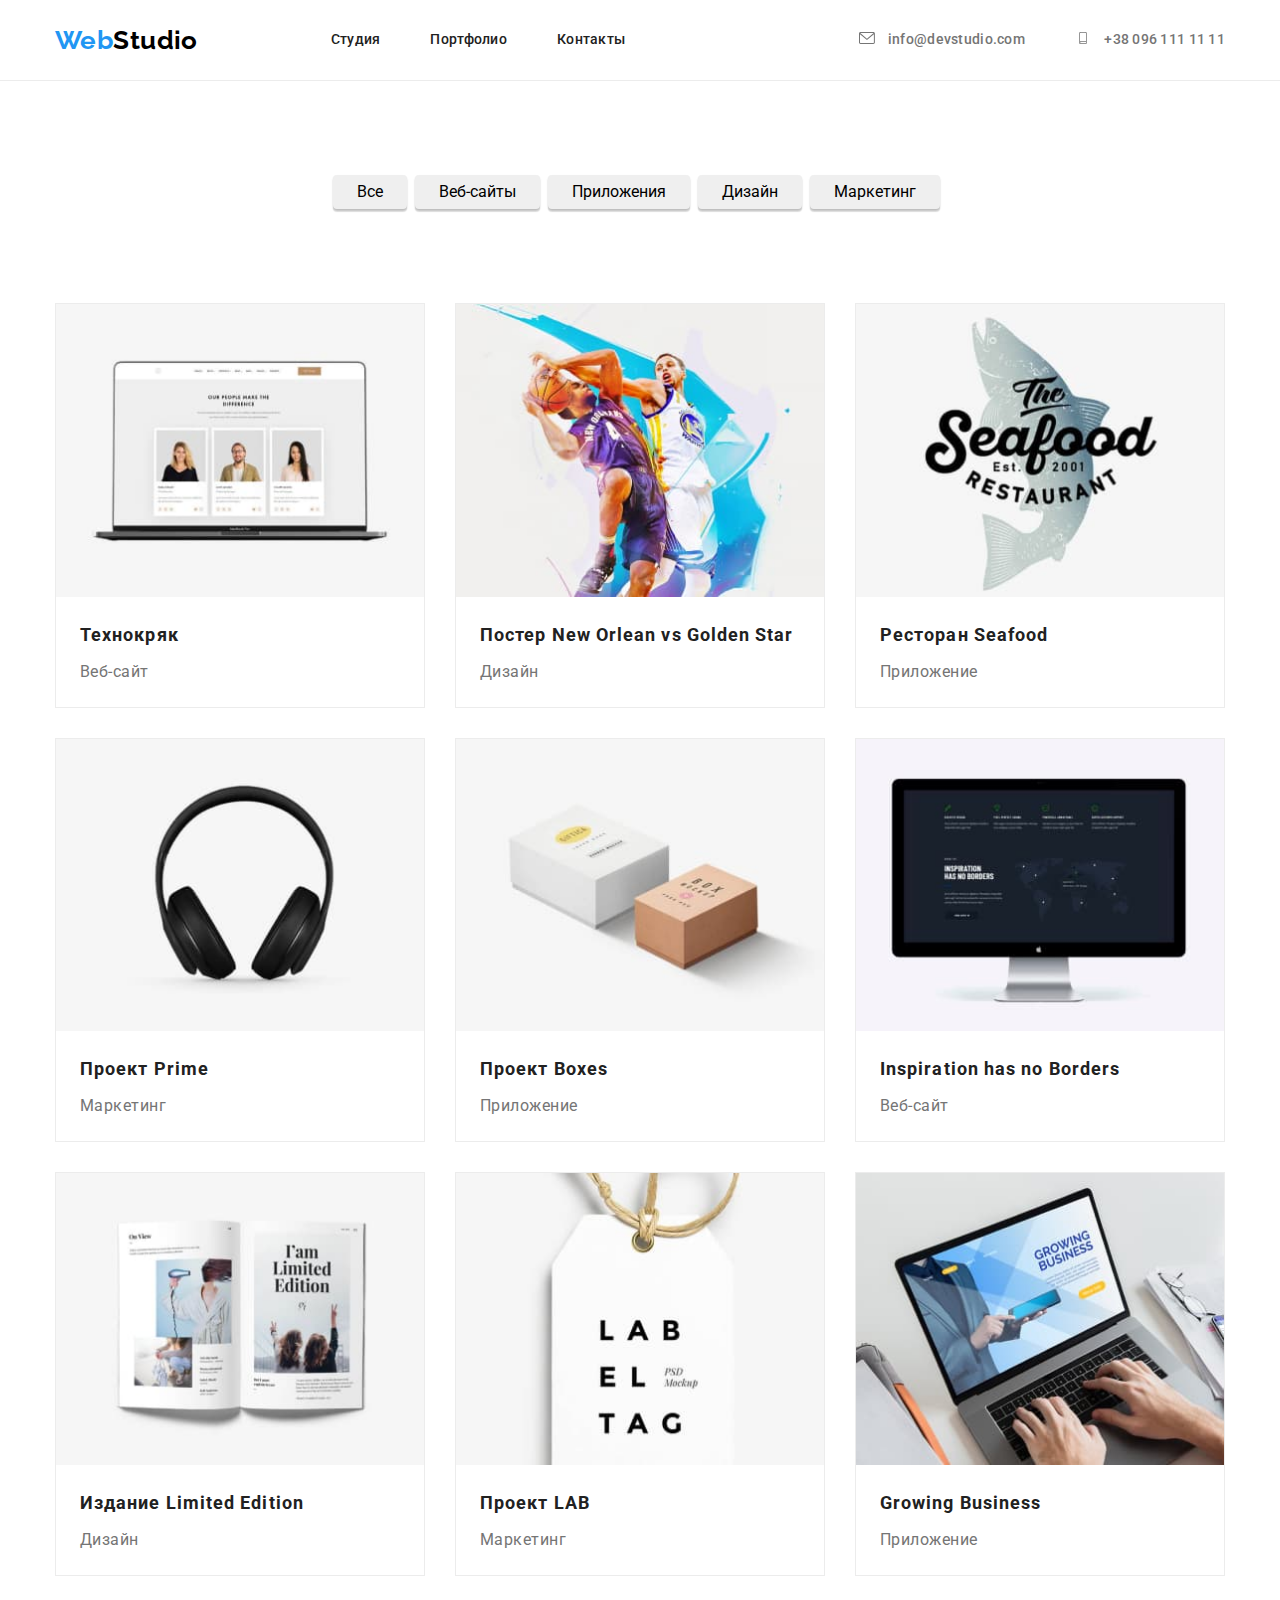
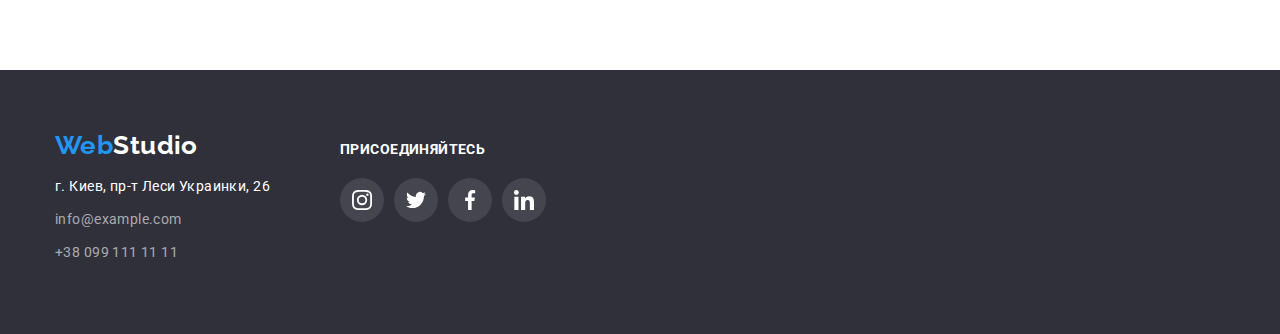
==== portfolio.html @ 5a2474ef "Копия ДЗ/05" ====
<!DOCTYPE html>
<html lang="ru">
<head>
    <meta charset="UTF-8">
    <meta http-equiv="X-UA-Compatible" content="IE=edge">
    <meta name="viewport" content="width=device-width, initial-scale=1.0">
    <title>Портфолио</title>
        <link href="https://fonts.googleapis.com/css2?family=Raleway:wght@700&family=Roboto:wght@400;500;700;900&display=swap" rel="stylesheet"/>
        <link rel="stylesheet" href="https://cdnjs.cloudflare.com/ajax/libs/modern-normalize/1.1.0/modern-normalize.min.css"/>
        <link rel="stylesheet" href="./css/styles.css"/>
</head>

<body>

    <!-- Шапка сайта -->
    <header class="page-header">
        <div class="container navigation">
        <nav class="navigation">
            <a class="logo-header" href="./index.html" lang="en"><span class="web">Web</span>Studio</a>
            <ul class="site-nav list">
                <li class="nav-item"><a class="nav-link" href="./index.html">Студия</a></li>
                <li class="nav-item"><a class="nav-link" href="./portfolio.html">Портфолио</a></li>
                <li class="nav-item"><a class="nav-link" href="">Контакты</a></li>
            </ul>
        </nav>

        <ul class="contacts">
            <li class="item">
                <a class="link" href="mailto:info@devstudio.com">
                   <svg class="link-icon" width="16" height="12">
                        <use href="./images/sprite.svg#envelope"></use>
                   </svg>
                    info@devstudio.com</a>
            </li>

            <li class="item">
                <a class="link" href="tel:+380961111111">
                   <svg class="link-icon" width="16" height="12">
                        <use href="./images/sprite.svg#smartphone"></use>
                   </svg>
                    +38 096 111 11 11</a>
            </li>
        </ul>
        </div>
    </header>

    <!-- Портфолио -->
    <main>
        <div class="container">
        <!-- Фильтр -->
        <form class="filter ">
        <button class="btn" type="button">Все</button>
        <button class="btn" type="button">Веб-сайты</button>
        <button class="btn" type="button">Приложения</button>
        <button class="btn" type="button">Дизайн</button>
        <button class="btn" type="button">Маркетинг</button>
        </form>

        <!-- Контент страницы Портфолио -->
        <section class="section">
            <h1 class="hide">Контент страницы Портфолио</h1>
            <!-- скрыть -->
            <ul class="card-set">
                <li class="card-item">
                    <div class="card">
                    <a class="portfolio-card" href="">
                        <img src="./images/portfolio1.jpg" alt="на компьютере открытый сайт Технокряк"
                        width="370" height="294"/>
                        <div class="portfolio-overlay">
                            <p class="overlay-text">Технокряк это современная площадка распространения коронавируса. Компании используют эту
                                платформу для цифрового шпионажа и атак на защищённые сервера конкурентов.</p>
                        </div>
                    </a>
                    </div>
                    <div class="card-content">
                    <h2 class="portfolio-title">Технокряк</h2>
                    <p class="portfolio-text">Веб-сайт</p>
                    </div>
                    
                </li>

                <li class="card-item">
                    <div class="card">
                    <a class="portfolio-card" href="">
                        <img src="./images/portfolio2.jpg" alt="постер с баскетболистами двух команд" 
                        width="370" height="294"/>
                        <div class="portfolio-overlay">
                            <p class="overlay-text">Технокряк это современная площадка распространения коронавируса. Компании используют эту
                                платформу для цифрового шпионажа и атак на защищённые сервера конкурентов.</p>
                        </div>
                    </a>
                    </div>
                    <div class="card-content">
                    <h2 class="portfolio-title">Постер <span lang="en">New Orlean vs Golden Star</span></h2>
                    <p class="portfolio-text">Дизайн</p>
                    </div>
                </li>

                <li class="card-item">
                    <div class="card">
                    <a class="portfolio-card" href="">
                        <img src="./images/portfolio3.jpg" alt="логотип ресторану Морепродукты"
                        width="370" height="294"/>
                        <div class="portfolio-overlay">
                            <p class="overlay-text">Технокряк это современная площадка распространения коронавируса. Компании используют эту
                                платформу для цифрового шпионажа и атак на защищённые сервера конкурентов.</p>
                        </div>
                    </a>
                    </div>
                    <div class="card-content">
                    <h2 class="portfolio-title">Ресторан <span lang="en">Seafood</span></h2>
                    <p class="portfolio-text">Приложение</p>
                    </div>
                </li>

                <li class="card-item">
                    <div class="card">
                    <a class="portfolio-card" href="">
                        <img src="./images/portfolio4.jpg" alt="беспроводные наушники чёрного цвета" 
                        width="370" height="294"/>
                        <div class="portfolio-overlay">
                            <p class="overlay-text">Технокряк это современная площадка распространения коронавируса. Компании используют эту
                                платформу для цифрового шпионажа и атак на защищённые сервера конкурентов.</p>
                        </div>
                    </a>
                    </div>
                    <div class="card-content">
                    <h2 class="portfolio-title">Проект <span lang="en">Prime</span></h2>
                    <p class="portfolio-text">Маркетинг</p>
                    </div>
                </li>

                <li class="card-item">
                    <div class="card">
                    <a class="portfolio-card" href="">
                        <img src="./images/portfolio5.jpg" alt="две коробочки"
                        width="370" height="294"/>
                        <div class="portfolio-overlay">
                            <p class="overlay-text">Технокряк это современная площадка распространения коронавируса. Компании используют эту
                                платформу для цифрового шпионажа и атак на защищённые сервера конкурентов.</p>
                        </div>
                    </a>
                    </div>
                    <div class="card-content">
                    <h2 class="portfolio-title">Проект <span lang="en">Boxes</span></h2>
                    <p class="portfolio-text">Приложение</p>
                    </div>
                </li>

                <li class="card-item">
                    <div class="card">
                    <a class="portfolio-card" href="">
                        <img src="./images/portfolio6.jpg" alt="на компьютере открытый сайт У вдохновения нет границ"
                        width="370" height="294"/>
                        <div class="portfolio-overlay">
                            <p class="overlay-text">Технокряк это современная площадка распространения коронавируса. Компании используют эту
                                платформу для цифрового шпионажа и атак на защищённые сервера конкурентов.</p>
                        </div>
                    </a>
                    </div>
                    <div class="card-content">
                    <h2 class="portfolio-title" lang="en">Inspiration has no Borders</h2>
                    <p class="portfolio-text">Веб-сайт</p>
                    </div>
                </li>

                <li class="card-item">
                    <div class="card">
                    <a class="portfolio-card" href="">
                        <img src="./images/portfolio7.jpg" alt="книга"
                        width="370" height="294"/>
                        <div class="portfolio-overlay">
                            <p class="overlay-text">Технокряк это современная площадка распространения коронавируса. Компании используют эту
                                платформу для цифрового шпионажа и атак на защищённые сервера конкурентов.</p>
                        </div>
                    </a>
                    </div>
                    <div class="card-content">
                    <h2 class="portfolio-title">Издание <span lang="en">Limited Edition</span></h2>
                    <p class="portfolio-text">Дизайн</p>
                    </div>
                </li>

                <li class="card-item">
                    <div class="card">
                    <a class="portfolio-card" href="">
                        <img src="./images/portfolio8.jpg" alt="этикетка с названием проекта"
                        width="370" height="294"/>
                        <div class="portfolio-overlay">
                            <p class="overlay-text">Технокряк это современная площадка распространения коронавируса. Компании используют эту
                                платформу для цифрового шпионажа и атак на защищённые сервера конкурентов.</p>
                        </div>
                    </a>
                    </div>
                    <div class="card-content">
                    <h2 class="portfolio-title">Проект <span lang="en">LAB</span></h2>
                    <p class="portfolio-text">Маркетинг</p>
                    </div>
                </li>
                
                <li class="card-item">
                    <div class="card">
                    <a class="portfolio-card" href="">
                        <img src="./images/portfolio9.jpg" alt="человек работает с приложением Растущий бизнес"
                        width="370" height="294"/>
                        <div class="portfolio-overlay">
                            <p class="overlay-text">Технокряк это современная площадка распространения коронавируса. Компании используют эту
                                платформу для цифрового шпионажа и атак на защищённые сервера конкурентов.</p>
                        </div>
                    </a>
                    </div>
                    <div class="card-content">
                    <h2 class="portfolio-title" lang="en">Growing Business</h2>
                    <p class="portfolio-text">Приложение</p>
                    </div>
                </li>
            </ul>
        </section>
        </div>
    </main>

    <!-- Подвал-->
    <footer class="page-footer">
        <div class="container footer">

        <div class="contact">
        <a class="logo-footer" href="./index.html" lang="en"><span class="web">Web</span>Studio</a>
        <address>
            <ul class="contacts-footer">
                <li class="footer-item">
                    <a class="footer-link" href="https://goo.gl/maps/CdvJLRiEL6Q8Smko8" 
                    target="_blank" rel="noreferrer noopener">
                    <span class="location">г. Киев, пр-т Леси Украинки, 26</span></a>
                </li>

                <li class="footer-item">
                    <a class="footer-link" href="mailto:info@example.com">info@example.com</a>
                </li>

                <li class="footer-item">
                    <a class="footer-link" href="tel:+380991111111">+38 099 111 11 11</a>
                </li>
            </ul>
        </address>
        </div>

        <div class="footer-social">
            <p class="join-title">присоединяйтесь</p>
            <ul class="join">
                <li class="join-item">
                    <a class="join-link" href="">
                        <svg class="join-icon" width="44" height="44">
                            <use width="20" height="20" x="12" y="12" href="./images/sprite.svg#instagram"></use>
                        </svg>
                    </a>
                </li>
        
                <li class="join-item">
                    <a class="join-link" href="">
                        <svg class="join-icon" width="44" height="44">
                            <use width="20" height="20" x="12" y="12" href="./images/sprite.svg#twitter"></use>
                        </svg>
                    </a>
                </li>
        
                <li class="join-item">
                    <a class="join-link" href="">
                        <svg class="join-icon" width="44" height="44">
                            <use width="20" height="20" x="12" y="12" href="./images/sprite.svg#facebook"></use>
                        </svg>
                    </a>
                </li>
        
                <li class="join-item">
                    <a class="join-link" href="">
                        <svg class="join-icon" width="44" height="44">
                            <use width="20" height="20" x="12" y="12" href="./images/sprite.svg#linkedin"></use>
                        </svg>
                    </a>
                </li>
            </ul>
        </div>
        
        </div>
    </footer>

</body>
</html>
---- css/styles.css ----
:root {
  --logo-color: #000000;
  --title-color: #212121;
  --text-color: #757575;
  --white-color: #ffffff;
  --accent-color: #2196f3;
  --secondary-color: #2f303a;
  --background-color: #f5f4fa;
  --border-color: #ececec;
  /* color icon */
  --nav-icon: #757575;
  --primary-icon: #afb1b8;
  --secondary-icon: #2196f3;
  --third-icon: #ffffff;
  --transition-timing: cubic-bezier(0.4, 0, 0.2, 1);
}

/* HTML box */
html {
  box-sizing: border-box;
}

*,
*::before,
*::after {
  box-sizing: inherit;
}

/* Container */
.container {
  width: 1200px;
  margin: 0 auto;
  padding-right: 15px;
  padding-left: 15px;
}

/* Section */
.section {
  padding-top: 94px;
  padding-bottom: 94px;
}

/* BODY */
body {
  background-color: var(--white-color);
  color: var(--text-color);
  font-family: Roboto, sans-serif;
  font-size: 14px;
  line-height: 1.71;
  letter-spacing: 0.03em;
}

li {
  list-style: none;
}

a {
  text-decoration: none;
}

img {
  display: block;
  max-width: 100%;
  height: auto;
}

.hide {
  display: none;
}

/* Header */
.page-header {
  border-bottom: 1px solid var(--border-color);
}

/* Logo */
.navigation {
  display: flex;
  align-items: center;
  height: 80px;
}

.logo-header {
  color: var(--logo-color);
  font-family: Raleway, sans-serif;
  font-weight: 700;
  font-size: 26px;
  line-height: 1.19;

  margin-bottom: 0px;
}

.web {
  color: var(--accent-color);
  font-family: Raleway, sans-serif;
}

/* Site nav */
.site-nav {
  display: flex;
  margin-top: 0;
  margin-bottom: 0;
  margin-left: 93px;
}

.site-nav .nav-item + .nav-item {
  margin-left: 50px;
}

.site-nav .nav-link {
  color: var(--title-color);
  font-weight: 500;
  font-size: 14px;
  line-height: 1.14;
  letter-spacing: 0.02em;

  display: block;
  margin-bottom: 0px;
  padding-top: 32px;
  padding-bottom: 32px;

  transition: color 250ms var(--transition-timing), opacity 250ms var(--transition-timing);
}

.site-nav .nav-link:hover,
.site-nav .nav-link:focus,
.contacts .link:hover,
.contacts .link:focus {
  color: var(--accent-color);
  fill: var(--secondary-icon);
}

.site-nav .nav-link {
  position: relative;
}

.site-nav .nav-link::after {
  content: '';
  position: absolute;
  display: block;
  bottom: -1px;
  left: 0;
  width: 100%;
  height: 4px;
  background-color: var(--accent-color);
  border-radius: 2px;
  opacity: 0;
}

.site-nav .nav-link:hover::after,
.site-nav .nav-link:focus::after {
  opacity: 1;
}

/* Contacts */
.contacts .item + .item {
  margin-left: 50px;
}

.contacts .link-icon {
  margin-right: 10px;
}

.contacts {
  display: flex;
  margin-top: 0;
  margin-bottom: 0;
  margin-left: auto;
}

.contacts .link {
  color: var(--text-color);
  font-weight: 500;
  font-size: 14px;
  line-height: 1.14;
  letter-spacing: 0.02em;

  fill: var(--nav-icon);
  transition: color 250ms var(--transition-timing), fill 250ms var(--transition-timing);
}

/* Стили для index.html */

/* Hero */
.hero {
  background-color: var(--secondary-color);
  max-width: 1600px;
  height: 600px;
  text-align: center;
  margin: 0 auto;
  padding: 200px 0px;

  background-image: linear-gradient(to right, rgba(47, 48, 58, 0.4), rgba(47, 48, 58, 0.4)),
    url(../images/bg.img.jpg);
  background-size: cover;
  background-repeat: no-repeat;
  background-position: center;
}

.hero-title {
  color: var(--white-color);
  font-weight: 900;
  font-size: 44px;
  line-height: 1.36;
  letter-spacing: 0.06em;
  text-transform: uppercase;

  margin-top: 0;
  margin-bottom: 30px;
}

/* Button */
.hero-button {
  background-color: var(--accent-color);
  color: var(--white-color);
  font-weight: 700;
  font-size: 16px;
  line-height: 1.87;
  text-align: center;
  letter-spacing: 0.06em;

  display: block;
  cursor: pointer;
  border-radius: 4px;
  margin-right: auto;
  margin-left: auto;
  padding: 10px 32px;
  min-width: 200px;
  border-color: transparent;
  box-shadow: 0px 4px 4px rgba(0, 0, 0, 0.15);

  transition: background-color 250ms var(--transition-timing),
    box-shadow 250ms var(--transition-timing);
}

.hero-button:hover,
.hero-button:focus {
  border-radius: 4px;
  background-color: #188ce8;
  box-shadow: 0px 4px 4px rgba(0, 0, 0, 0.15);
}

/* Modal window */
.backdrop {
  position: fixed;
  top: 0;
  left: 0;
  width: 100%;
  height: 100%;
  background-color: rgba(0, 0, 0, 0.2);
  opacity: 1;

  transition: opasity 250ms var(--transition-timing);
}

.backdrop.is-hidden {
  visibility: hidden;
  opacity: 0;
  pointer-events: none;
}

.backdrop.is-hidden .modal {
  transform: translate(-50%, -50%) scale(1.1);
  opacity: 0;
}

.modal {
  position: absolute;
  top: 50%;
  left: 50%;
  transform: translate(-50%, -50%) scale(1);
  opacity: 1;
  width: 528px;
  height: 581px;
  background-color: var(--white-color);
  box-shadow: 0px 1px 3px rgba(0, 0, 0, 0.12), 0px 1px 1px rgba(0, 0, 0, 0.14),
    0px 2px 1px rgba(0, 0, 0, 0.2);
  border-radius: 4px;

  transition: transform 250ms var(--transition-timing), opacity 250ms var(--transition-timing);
}

.close-button {
  position: absolute;
  cursor: pointer;
  top: 8px;
  right: 8px;
  width: 30px;
  height: 30px;
  display: inline-flex;
  align-self: flex-start;
  justify-content: center;
  align-items: center;
  border-radius: 50%;
  border-color: var(--white-color);
  border: 1px solid rgba(0, 0, 0, 0.1);
  box-sizing: border-box;
}

/* Features */
.features {
  display: flex;
  flex-wrap: wrap;
  margin-top: 0;
  margin-bottom: 0;
  margin-left: -30px;
}

.features > .features-list {
  flex-basis: calc(100% / 4 - 30px);
}

.features > .features-list + .features-list {
  margin-left: 30px;
}

.thumb {
  content: '';
  display: flex;
  flex-direction: column;
  justify-content: center;
  align-items: center;
  height: 120px;
  margin-bottom: 30px;
  background-color: var(--background-color);
}

.features-title {
  color: var(--title-color);
  font-weight: 700;
  font-size: 14px;
  line-height: 1.14;
  text-transform: uppercase;

  margin-top: 0;
  margin-bottom: 10px;
}

.features-text {
  color: var(--text-color);
  font-size: 14px;
  line-height: 1.71;

  margin-top: 0;
  margin-bottom: 0;
}

/* Type of work */
.work {
  padding-top: 0;
}

.work-list {
  display: flex;
  margin-top: 0;
  margin-bottom: 0;
  padding-left: 0;
}

.work-list > .work-thumb + .work-thumb {
  margin-left: 30px;
}

.work-title {
  color: var(--title-color);
  font-weight: 700;
  font-size: 36px;
  line-height: 1.16;
  text-align: center;

  margin-top: 0;
  margin-bottom: 50px;
}

.work-thumb {
  position: relative;
  display: flex;
  justify-content: center;
}

.work-thumb::before {
  content: '';
  position: absolute;
  display: block;
  bottom: 0;
  left: 0;
  width: 100%;
  height: 70px;
  background-color: rgba(47, 47, 58, 0.8);
}

.work-thumb > .label {
  position: absolute;
  bottom: 27px;
  left: 50%;
  transform: translate(-50%, 0);
  width: 100%;
  margin: 0;

  color: var(--white-color);
  font-weight: 700;
  font-size: 14px;
  line-height: 1.14;
  letter-spacing: 0.03em;
  text-align: center;
  text-transform: uppercase;
}

/* Team */
.team-title {
  color: var(--title-color);
  font-weight: 700;
  font-size: 36px;
  line-height: 1.16;
  text-align: center;

  margin-top: 0;
  margin-bottom: 50px;
}

.team {
  background-color: var(--background-color);
}

.team-list {
  display: flex;
  flex-wrap: wrap;
  margin: -15px;
  padding: 0;
}

.team-list > .team-item {
  width: 270px;
  margin: 15px;
  background-color: var(--white-color);
  box-shadow: 0px 1px 3px rgba(0, 0, 0, 0.12), 0px 1px 1px rgba(0, 0, 0, 0.14),
    0px 2px 1px rgba(0, 0, 0, 0.2);
  border-radius: 0px 0px 4px 4px;
}

.employee {
  color: var(--title-color);
  font-weight: 500;
  font-size: 16px;
  line-height: 1.18;
  text-align: center;

  margin-top: 30px;
  margin-bottom: 10px;
}

.team-text {
  color: var(--text-color);
  font-size: 16px;
  line-height: 1.18;
  text-align: center;

  margin-bottom: 30px;
}

/* Social links */
.team-link {
  display: flex;
  justify-content: center;
  margin-bottom: 30px;
}

.team-icon {
  border-radius: 50%;
  margin-right: 10px;
  fill: var(--primary-icon);

  transition: fill 250ms var(--transition-timing), background-color 250ms var(--transition-timing);
}

.team-icon:hover,
.team-icon:focus {
  fill: var(--third-icon);
  background-color: var(--secondary-icon);
}

/* Client */
.client-title {
  color: var(--title-color);
  font-weight: 700;
  font-size: 36px;
  line-height: 1.16;
  text-align: center;

  margin-top: 0;
  margin-bottom: 50px;
}

.client-list {
  display: flex;
  justify-content: center;
  margin: 0;
  margin-left: -30px;
  padding-left: 0;
}

.client-list .client-item {
  flex-basis: calc(100 / 6 -30px);
  margin-left: 30px;
}

.client-list .client-link {
  width: 170px;
  height: 92px;
  border: 1px solid var(--primary-icon);
  border-radius: 4px;
  box-sizing: border-box;
  display: flex;
  justify-content: center;
  align-items: center;

  transition: fill 250ms var(--transition-timing), border 250ms var(--transition-timing);
}

.client-list .client-link {
  fill: var(--primary-icon);
}

.client-list .client-link:hover,
.client-list .client-link:focus {
  border: 1px solid var(--secondary-icon);
  fill: var(--secondary-icon);
}

/* Стили для portfolio.html*/

/* Portfolio buttons */
.filter {
  color: var(--title-color);
  font-weight: 500;
  font-size: 16px;
  line-height: 1.62;
  text-align: center;
  letter-spacing: 0.03em;

  display: flex;
  justify-content: center;
  transition: color 250ms var(--transition-timing), background-color 250ms var(--transition-timing),
    box-shadow 250ms var(--transition-timing);
}

.filter .btn {
  margin-top: 94px;
  margin-right: 8px;
}

.btn {
  border-radius: 4px;
  padding: 6px 22px;
  border-color: transparent;
  box-shadow: 0px 3px 1px rgba(0, 0, 0, 0.1), 0px 1px 2px rgba(0, 0, 0, 0.08),
    0px 2px 2px rgba(0, 0, 0, 0.12);
}

.filter :hover,
.filter :focus {
  background-color: var(--accent-color);
  color: var(--white-color);
  cursor: pointer;
  border-radius: 4px;
}

/* Portfolio */
.card-set {
  display: flex;
  flex-wrap: wrap;
  margin: -15px;
  padding: 0;
  /* flex-basis: calc(100 / 3 - 30px); */
}

.card-set > .card-item {
  width: 370px;
  margin: 15px;
  border: 1px solid var(--border-color);

  /* transition: box-shadow 250ms var(--transition); */
}

.card-set > .card-item:hover {
  background-color: var(--white-color);
  box-shadow: 0px 1px 3px rgba(0, 0, 0, 0.12), 0px 1px 1px rgba(0, 0, 0, 0.14),
    0px 2px 1px rgba(0, 0, 0, 0.2);
  border-radius: 0px 0px 4px 4px;
}

.card-content {
  padding: 20px 24px;
}

.portfolio-title {
  color: var(--title-color);
  font-weight: 700;
  font-size: 18px;
  line-height: 2;
  letter-spacing: 0.06em;

  margin: 0;
  padding-top: 0;
  padding-bottom: 4px;
}

.portfolio-text {
  color: var(--text-color);
  font-size: 16px;
  line-height: 1.87;
  letter-spacing: 0.03em;

  margin: 0;
  padding-bottom: 0;
}

.card {
  position: relative;
  overflow: hidden;
}

.portfolio-overlay {
  position: absolute;
  bottom: 0;
  left: 0;
  width: 100%;
  height: 100%;
  padding: 63px 24px;
  transform: translateY(100%);
  visibility: hidden;
  background-color: rgba(33, 150, 243, 0.9);

  transition: transform 250ms var(--transition-timing), visibility 250ms var(--transition-timing),
    background-color 250ms var(--transition-timing);
}

.card:hover .portfolio-overlay,
.card:focus .portfolio-overlay {
  transform: translateY(0%);
  visibility: visible;
}

.overlay-text {
  color: #ffffff;
  font-size: 18px;
  line-height: 1.56;
  letter-spacing: 0.03em;

  margin: 0;
  padding: 0;
}

/* Footer */
.page-footer {
  background-color: var(--secondary-color);
  padding: 60px 0;
}

.logo-footer {
  color: var(--white-color);
  font-family: Raleway, sans-serif;
  font-weight: 700;
  font-size: 26px;
  line-height: 1.19;
  text-decoration: none;

  display: block;
}

.container.footer {
  display: flex;
  flex-wrap: wrap;
}

.footer-social {
  margin-top: 12px;
  margin-left: 70px;
}

.contacts-footer {
  margin-bottom: 0;
  padding-left: 0;
}

.contacts-footer .footer-link:hover,
.contacts-footer .footer-link:focus {
  color: var(--accent-color);
}

.location {
  color: var(--white-color);
  font-style: normal;
  font-size: 14px;
  line-height: 1.71;

  margin-top: 20px;
}

.contacts-footer .footer-link {
  color: rgba(255, 255, 255, 0.6);
  font-style: normal;
  font-size: 14px;
  line-height: 1.71;

  display: inline-block;
  margin-bottom: 9px;
  transition: color 250ms var(--transition-timing);
}

/* Join */
.join-title {
  color: var(--white-color);
  font-weight: 700;
  font-size: 14px;
  line-height: 1.14;
  letter-spacing: 0.03em;
  text-transform: uppercase;

  margin-top: 0;
  margin-bottom: 20px;
}

.join {
  display: flex;
  flex-wrap: wrap;
  justify-content: center;
  margin: 0;
  padding: 0;
}

.join .join-item:not(:last-child) {
  margin-right: 10px;
}

.join-icon {
  border-radius: 50%;
  fill: var(--third-icon);
  background-color: rgba(255, 255, 255, 0.1);

  transition: fill 250ms var(--transition-timing), background-color 250ms var(--transition-timing),
    filter 250ms var(--transition-timing);
}

.join-icon:hover,
.join-icon:focus {
  background-color: var(--secondary-icon);
  filter: drop-shadow(0px 4px 4px rgba(0, 0, 0, 0.25));
}
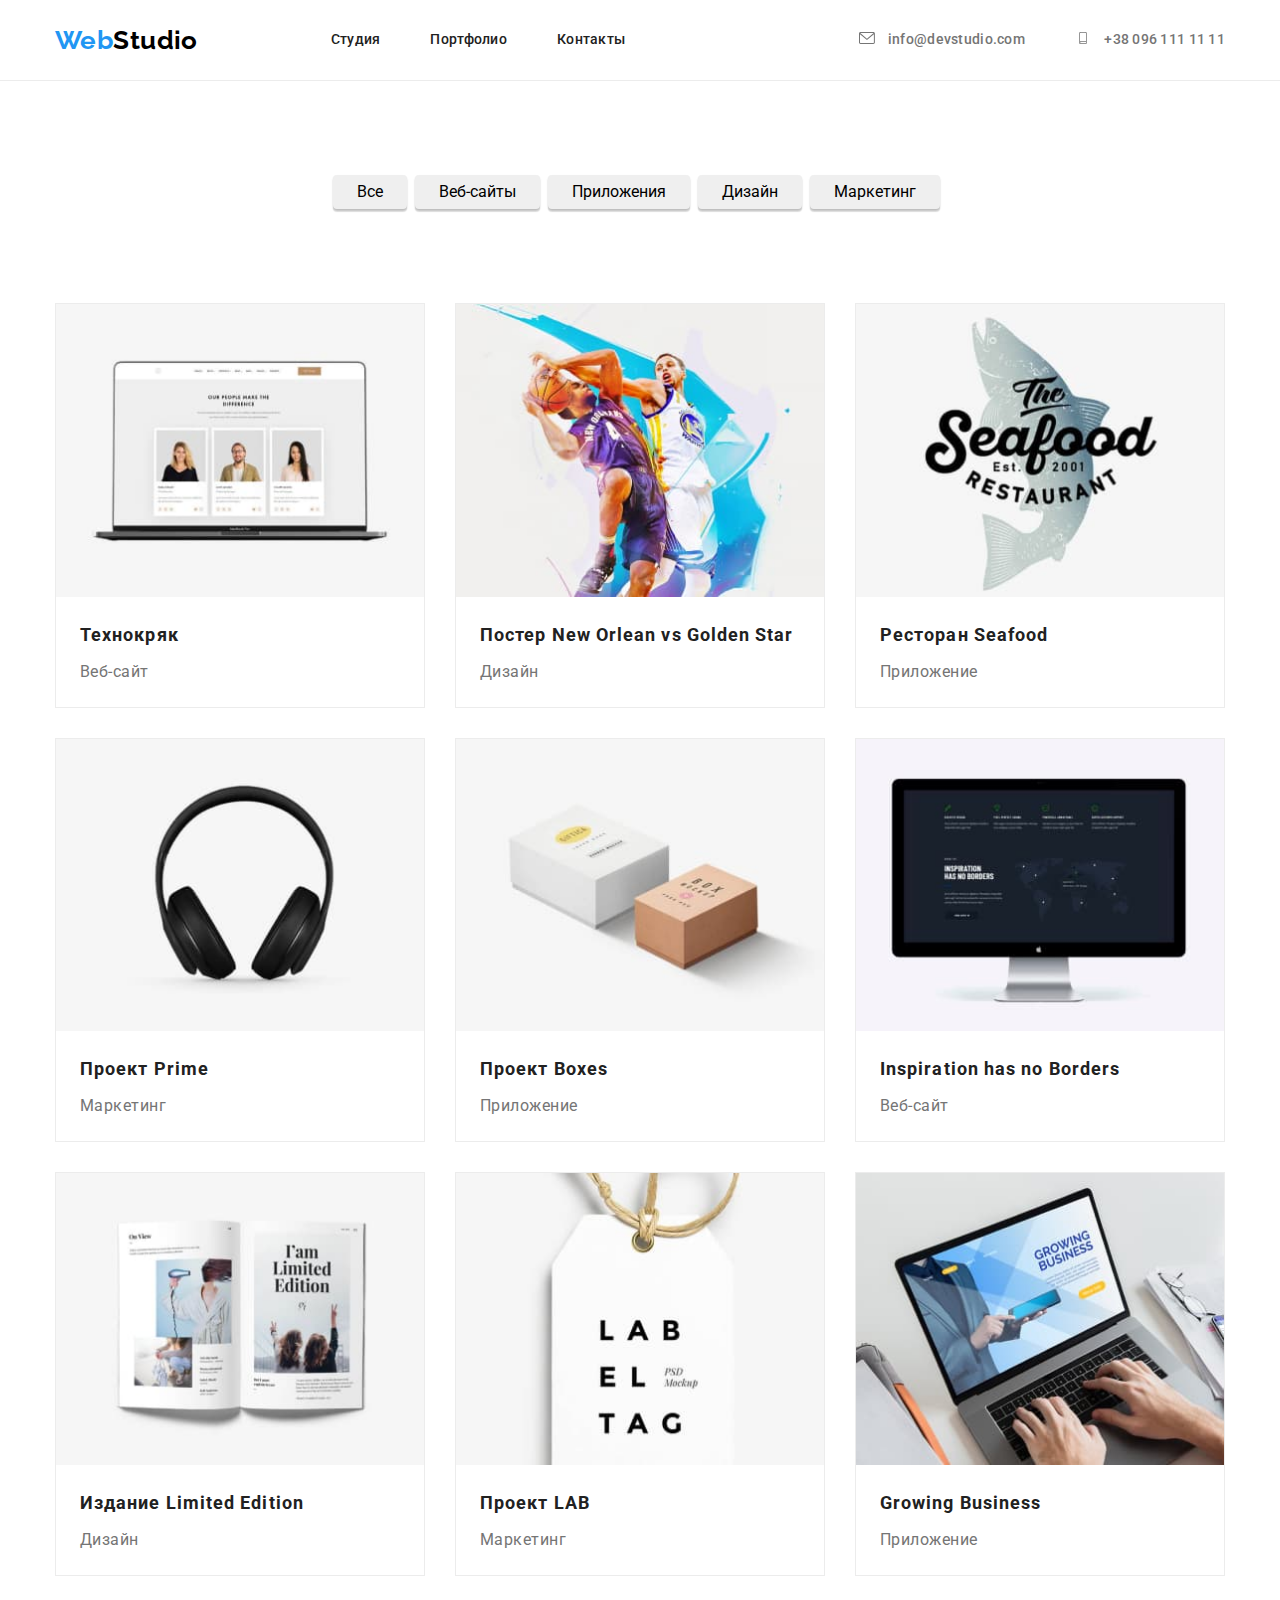
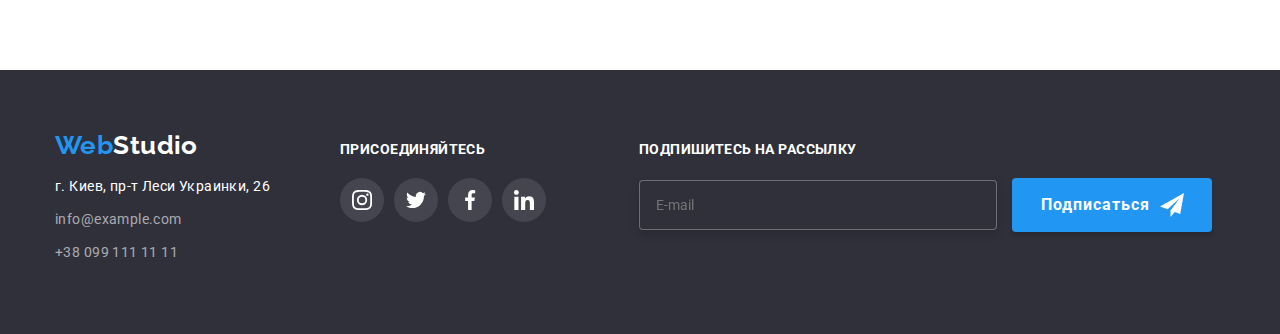
==== commit 377baf2d: "Форма футера: разметка и оформление" ====
--- a/portfolio.html
+++ b/portfolio.html
@@ -281,6 +281,19 @@
             </ul>
         </div>
         
+        <form class="form-subscription" autocomplete="on" novalidate>
+            <div class="footer-form">
+                <p class="subscription-title">подпишитесь на рассылку</p>
+                <label class="hide" for="email">E-mail</label>
+                <input class="email-input" type="email" name="email" id="email" placeholder="E-mail" />
+                <button class="button btn-subscription" type="submit">Подписаться
+                    <svg class="button-icon" width="24" height="24">
+                        <use href="./images/sprite.svg#send"></use>
+                    </svg>
+                </button>
+            </div>
+        </form>
+
         </div>
     </footer>
 
--- a/css/styles.css
+++ b/css/styles.css
@@ -13,6 +13,8 @@
   --secondary-icon: #2196f3;
   --third-icon: #ffffff;
   --transition-timing: cubic-bezier(0.4, 0, 0.2, 1);
+  /* color button */
+  --button-shadow: 0px 4px 4px rgba(0, 0, 0, 0.15);
 }
 
 /* HTML box */
@@ -66,6 +68,19 @@
 
 .hide {
   display: none;
+}
+
+/* Button hero modal footer*/
+.button {
+  background-color: var(--accent-color);
+  color: var(--white-color);
+  font-weight: 700;
+  font-size: 16px;
+  line-height: 1.87;
+  text-align: center;
+  letter-spacing: 0.06em;
+
+  cursor: pointer;
 }
 
 /* Header */
@@ -209,38 +224,31 @@
   margin-bottom: 30px;
 }
 
-/* Button */
+/* Hero button */
 .hero-button {
-  background-color: var(--accent-color);
-  color: var(--white-color);
-  font-weight: 700;
-  font-size: 16px;
-  line-height: 1.87;
-  text-align: center;
-  letter-spacing: 0.06em;
-
   display: block;
-  cursor: pointer;
   border-radius: 4px;
   margin-right: auto;
   margin-left: auto;
   padding: 10px 32px;
   min-width: 200px;
   border-color: transparent;
-  box-shadow: 0px 4px 4px rgba(0, 0, 0, 0.15);
+  box-shadow: var(--button-shadow);
 
   transition: background-color 250ms var(--transition-timing),
     box-shadow 250ms var(--transition-timing);
 }
 
 .hero-button:hover,
-.hero-button:focus {
+.hero-button:focus,
+.form-btn:hover,
+.form-btn:focus {
   border-radius: 4px;
   background-color: #188ce8;
-  box-shadow: 0px 4px 4px rgba(0, 0, 0, 0.15);
-}
-
-/* Modal window */
+  box-shadow: var(--button-shadow);
+}
+
+/* Backdrop Modal */
 .backdrop {
   position: fixed;
   top: 0;
@@ -265,7 +273,8 @@
 }
 
 .modal {
-  position: absolute;
+  /* position: absolute; */
+  position: fixed;
   top: 50%;
   left: 50%;
   transform: translate(-50%, -50%) scale(1);
@@ -297,6 +306,47 @@
   box-sizing: border-box;
 }
 
+/* Form modal */
+.form-text {
+  color: var(--title-color);
+  font-weight: 700;
+  font-size: 20px;
+  line-height: 1.15;
+  text-align: center;
+
+  margin-top: 40px;
+}
+
+.form {
+  max-width: 448px;
+  min-height: 342px;
+  margin-right: auto;
+  margin-left: auto;
+}
+
+.form-group {
+  outline: 1px solid red;
+  display: flex;
+  flex-direction: column;
+  text-align: left;
+  margin-bottom: 10px;
+}
+
+.form-btn {
+  align-items: center;
+  border-radius: 4px;
+  margin-right: auto;
+  /* margin-bottom: 40px; */
+  margin-left: auto;
+  padding: 10px 55px;
+  min-width: 200px;
+  border-color: transparent;
+  box-shadow: var(--button-shadow);
+
+  transition: background-color 250ms var(--transition-timing),
+    box-shadow 250ms var(--transition-timing);
+}
+
 /* Features */
 .features {
   display: flex;
@@ -709,7 +759,8 @@
 }
 
 /* Join */
-.join-title {
+.join-title,
+.subscription-title {
   color: var(--white-color);
   font-weight: 700;
   font-size: 14px;
@@ -747,3 +798,57 @@
   background-color: var(--secondary-icon);
   filter: drop-shadow(0px 4px 4px rgba(0, 0, 0, 0.25));
 }
+
+/* Form subscription */
+.form-subscription {
+  margin-top: 12px;
+  margin-left: 93px;
+}
+
+.footer-form {
+  display: block;
+  margin: 0;
+  padding: 0;
+}
+
+.form-subscription .email-input {
+  width: 358px;
+  height: 50px;
+  padding: 15px 16px;
+  border-radius: 4px;
+  box-sizing: border-box;
+  background-color: var(--secondary-color);
+  color: rgba(255, 255, 255, 0.6);
+  border: 1px solid rgba(255, 255, 255, 0.3);
+  filter: drop-shadow(0px 4px 4px rgba(0, 0, 0, 0.15));
+}
+
+.btn-subscription {
+  display: inline-flex;
+  justify-content: center;
+  align-items: center;
+  border-radius: 4px;
+  margin-right: 0;
+  margin-left: 12px;
+  padding: 10px 0px;
+  min-width: 200px;
+  border-color: transparent;
+  box-shadow: var(--button-shadow);
+
+  transition: background-color 250ms var(--transition-timing),
+    box-shadow 250ms var(--transition-timing);
+}
+
+.button-icon {
+  display: inline-flex;
+  align-items: center;
+  margin-left: 10px;
+  fill: var(--third-icon);
+}
+
+.btn-subscription:hover,
+.btn-subscription:focus {
+  border-radius: 4px;
+  background-color: #188ce8;
+  box-shadow: var(--button-shadow);
+}
